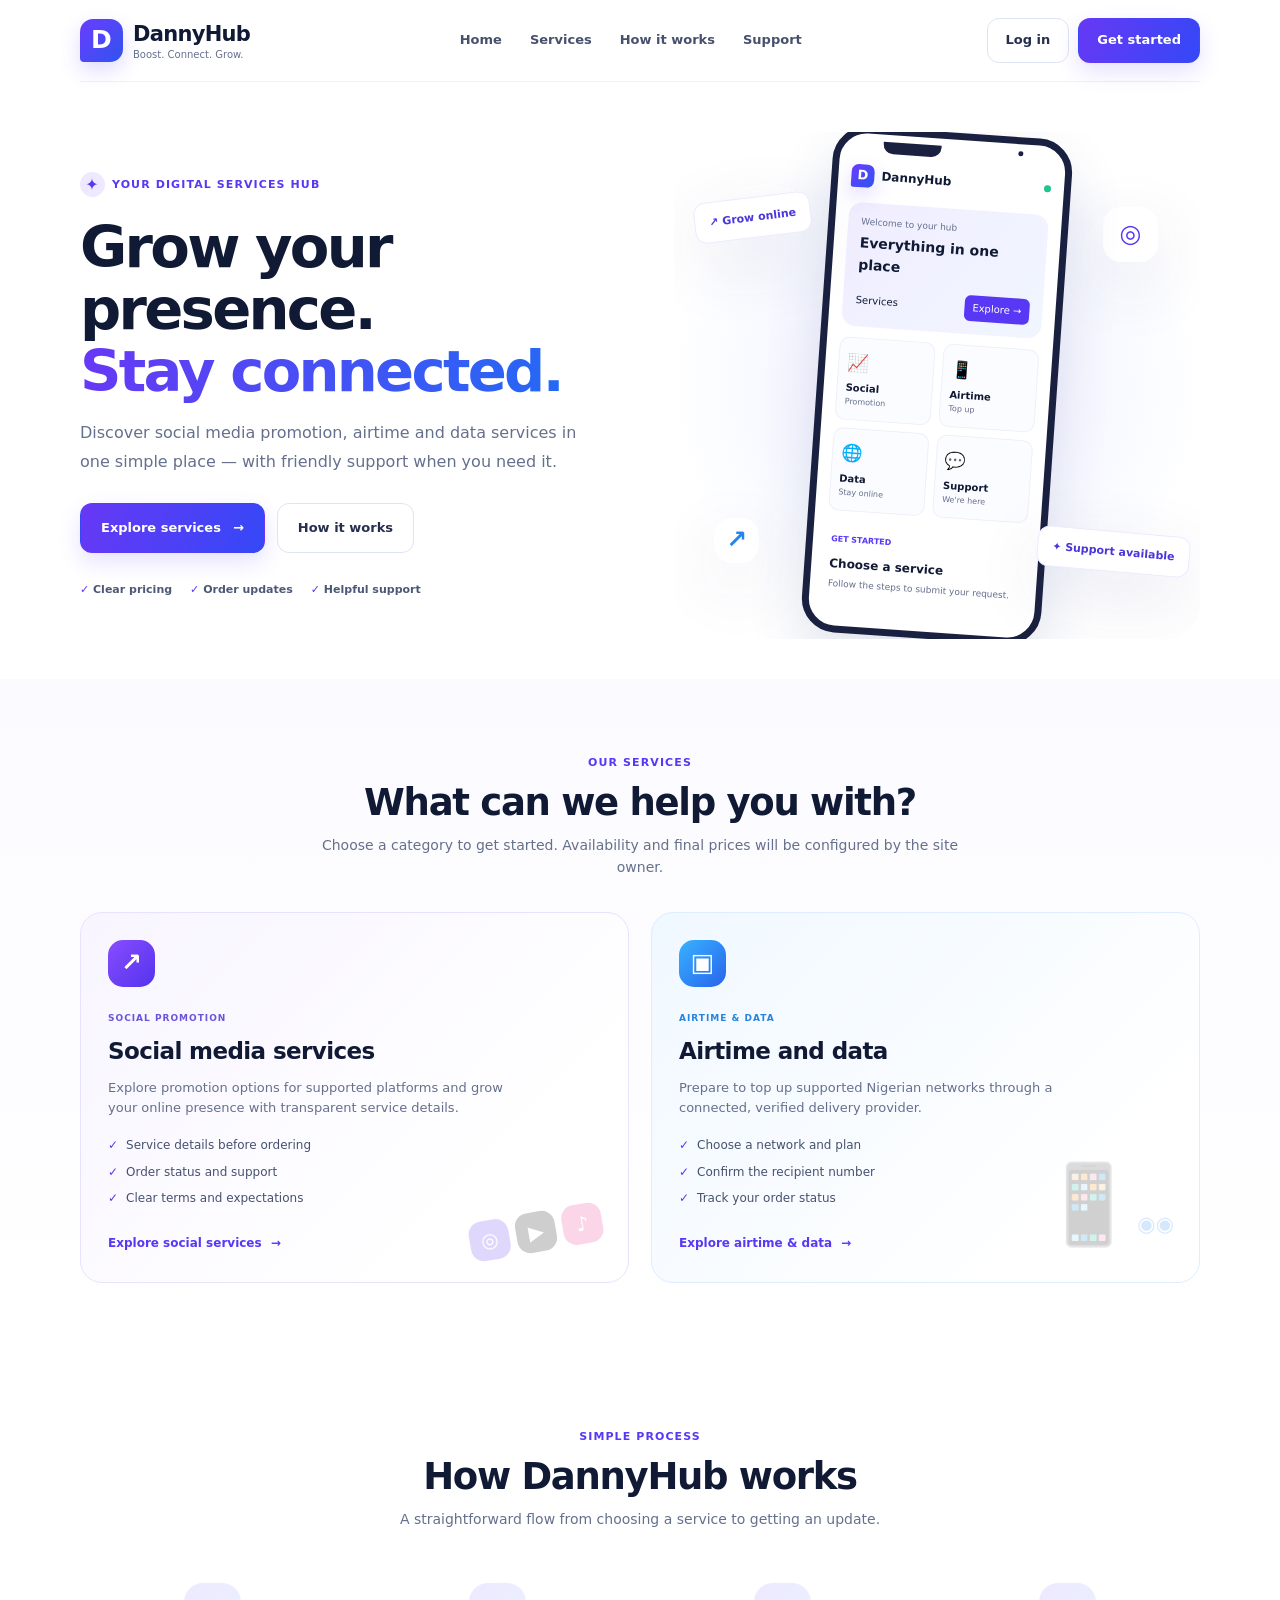
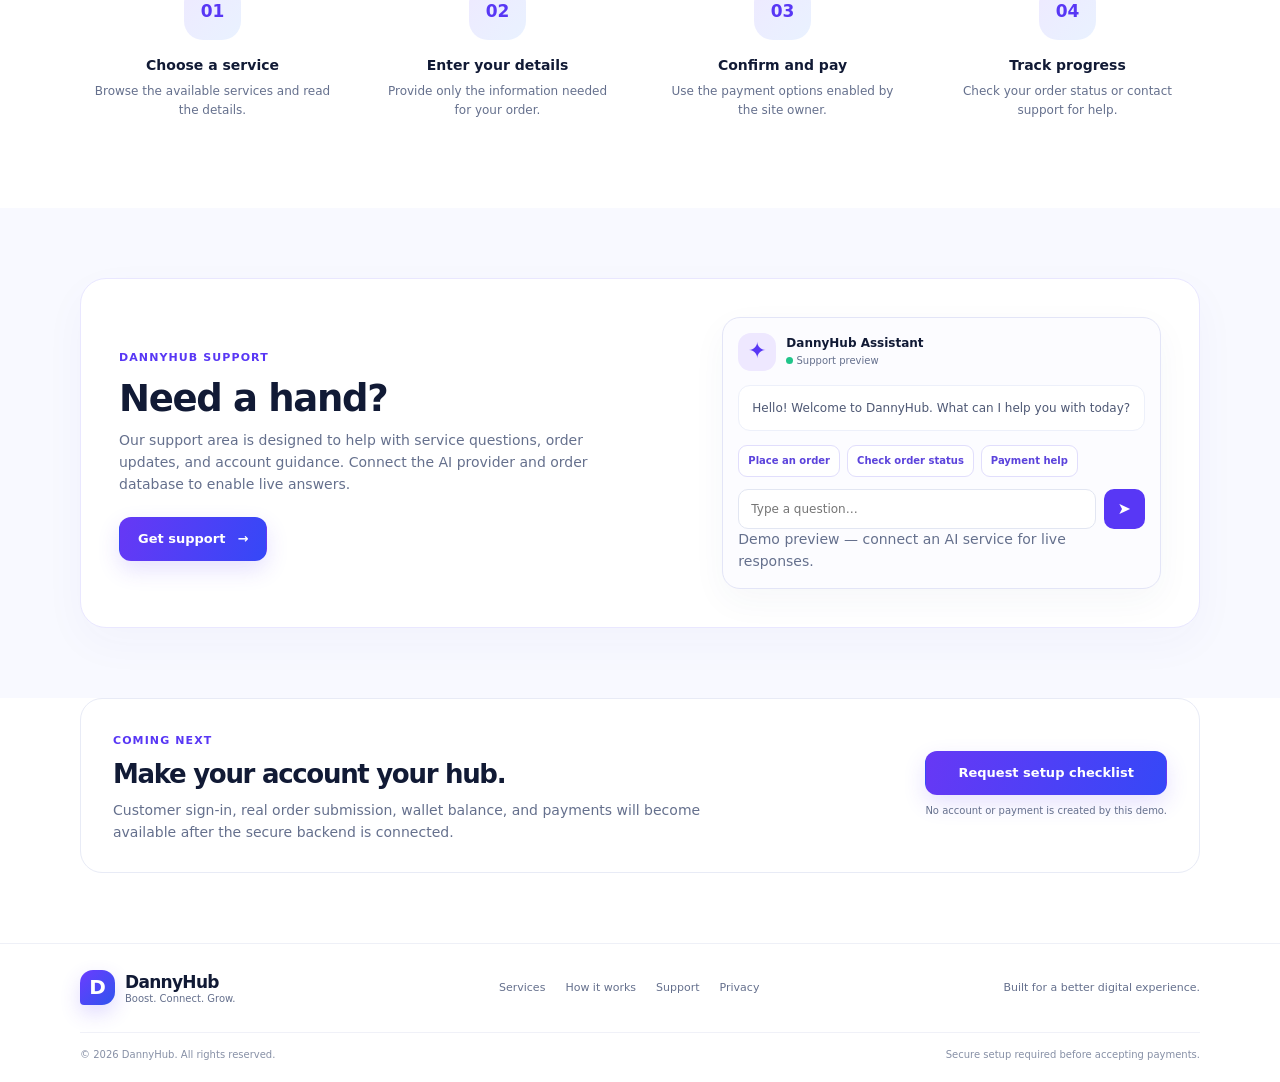
==== index.html @ b9f8c2fc "Add files via upload" ====
<!doctype html>
<html lang="en">
<head>
  <meta charset="utf-8"><meta name="viewport" content="width=device-width, initial-scale=1">
  <meta name="theme-color" content="#ffffff">
  <meta name="description" content="DannyHub — social promotion, airtime and data services with friendly customer support.">
  <title>DannyHub — Boost. Connect. Grow.</title>
  <link rel="stylesheet" href="styles.css">
</head>
<body>
  <header class="nav wrap">
    <a class="brand" href="#home" aria-label="DannyHub home"><span class="brand-mark">D</span><span><b>DannyHub</b><small>Boost. Connect. Grow.</small></span></a>
    <button class="menu-btn" id="menuBtn" aria-label="Open menu">☰</button>
    <nav id="navLinks"><a href="#home">Home</a><a href="#services">Services</a><a href="#how">How it works</a><a href="#support">Support</a></nav>
    <div class="nav-actions"><a class="btn btn-light" href="#account">Log in</a><a class="btn btn-primary" href="#account">Get started</a></div>
  </header>
  <main>
    <section class="hero wrap" id="home">
      <div class="hero-copy"><span class="eyebrow"><span class="spark">✦</span> YOUR DIGITAL SERVICES HUB</span>
        <h1>Grow your presence.<br><span>Stay connected.</span></h1>
        <p>Discover social media promotion, airtime and data services in one simple place — with friendly support when you need it.</p>
        <div class="hero-actions"><a class="btn btn-primary btn-large" href="#services">Explore services <span>→</span></a><a class="btn btn-light btn-large" href="#how">How it works</a></div>
        <div class="trust-row"><span>✓ Clear pricing</span><span>✓ Order updates</span><span>✓ Helpful support</span></div>
      </div>
      <div class="hero-art" aria-label="DannyHub dashboard preview illustration">
        <div class="float-chip chip-one">↗ Grow online</div><div class="float-chip chip-two">✦ Support available</div>
        <div class="phone"><div class="phone-top"><span></span><span></span></div><div class="phone-head"><div class="mini-mark">D</div><b>DannyHub</b><span class="online-dot"></span></div><div class="balance"><small>Welcome to your hub</small><strong>Everything in one place</strong><div class="balance-line"><span>Services</span><span class="pill">Explore →</span></div></div><div class="phone-grid"><div>📈<b>Social</b><small>Promotion</small></div><div>📱<b>Airtime</b><small>Top up</small></div><div>🌐<b>Data</b><small>Stay online</small></div><div>💬<b>Support</b><small>We're here</small></div></div><div class="phone-order"><small>GET STARTED</small><b>Choose a service</b><p>Follow the steps to submit your request.</p></div></div>
        <div class="orbit orbit-a">◎</div><div class="orbit orbit-b">↗</div>
      </div>
    </section>
    <section class="services section" id="services"><div class="wrap"><div class="section-head"><span class="eyebrow">OUR SERVICES</span><h2>What can we help you with?</h2><p>Choose a category to get started. Availability and final prices will be configured by the site owner.</p></div>
      <div class="service-grid">
        <article class="service-card social-card"><div class="service-icon purple">↗</div><span class="tag">SOCIAL PROMOTION</span><h3>Social media services</h3><p>Explore promotion options for supported platforms and grow your online presence with transparent service details.</p><ul><li>Service details before ordering</li><li>Order status and support</li><li>Clear terms and expectations</li></ul><a class="text-link" href="#account" data-service="Social media services">Explore social services <span>→</span></a><div class="decor-bubbles"><span>◎</span><span>▶</span><span>♪</span></div></article>
        <article class="service-card airtime-card"><div class="service-icon blue">▣</div><span class="tag">AIRTIME & DATA</span><h3>Airtime and data</h3><p>Prepare to top up supported Nigerian networks through a connected, verified delivery provider.</p><ul><li>Choose a network and plan</li><li>Confirm the recipient number</li><li>Track your order status</li></ul><a class="text-link" href="#account" data-service="Airtime and data">Explore airtime & data <span>→</span></a><div class="data-art">📱<span>◉</span><span>◉</span></div></article>
      </div>
    </div></section>
    <section class="how section" id="how"><div class="wrap"><div class="section-head"><span class="eyebrow">SIMPLE PROCESS</span><h2>How DannyHub works</h2><p>A straightforward flow from choosing a service to getting an update.</p></div><div class="steps"><article><div class="step-icon">01</div><h3>Choose a service</h3><p>Browse the available services and read the details.</p></article><article><div class="step-icon">02</div><h3>Enter your details</h3><p>Provide only the information needed for your order.</p></article><article><div class="step-icon">03</div><h3>Confirm and pay</h3><p>Use the payment options enabled by the site owner.</p></article><article><div class="step-icon">04</div><h3>Track progress</h3><p>Check your order status or contact support for help.</p></article></div></div></section>
    <section class="support section" id="support"><div class="wrap support-panel"><div><span class="eyebrow">DANNYHUB SUPPORT</span><h2>Need a hand?</h2><p>Our support area is designed to help with service questions, order updates, and account guidance. Connect the AI provider and order database to enable live answers.</p><a class="btn btn-primary" href="#account">Get support <span>→</span></a></div><div class="chat-preview"><div class="chat-head"><div class="bot-avatar">✦</div><div><b>DannyHub Assistant</b><small><span class="online-dot"></span> Support preview</small></div></div><div class="chat-bubble">Hello! Welcome to DannyHub. What can I help you with today?</div><div class="quick-replies"><button data-chat="How do I place an order?">Place an order</button><button data-chat="How can I check my order status?">Check order status</button><button data-chat="How do payments work?">Payment help</button></div><form id="chatForm" class="chat-input"><input id="chatInput" aria-label="Message" placeholder="Type a question…"><button type="submit" aria-label="Send message">➤</button></form><p class="demo-note" id="chatNotice">Demo preview — connect an AI service for live responses.</p></div></div></section>
    <section class="account section" id="account"><div class="wrap account-box"><div><span class="eyebrow">COMING NEXT</span><h2>Make your account your hub.</h2><p>Customer sign-in, real order submission, wallet balance, and payments will become available after the secure backend is connected.</p></div><div class="account-actions"><button class="btn btn-primary" id="accountBtn">Request setup checklist</button><small id="accountNotice">No account or payment is created by this demo.</small></div></div></section>
  </main>
  <footer><div class="wrap footer-main"><a class="brand" href="#home"><span class="brand-mark">D</span><span><b>DannyHub</b><small>Boost. Connect. Grow.</small></span></a><div class="footer-links"><a href="#services">Services</a><a href="#how">How it works</a><a href="#support">Support</a><a href="#privacy">Privacy</a></div><span class="footer-note">Built for a better digital experience.</span></div><div class="wrap footer-bottom"><span>© <span id="year"></span> DannyHub. All rights reserved.</span><span>Secure setup required before accepting payments.</span></div></footer>
  <div class="toast" id="toast" role="status" aria-live="polite"></div>
  <script src="script.js"></script>
</body></html>
---- styles.css ----
:root{--ink:#111a35;--muted:#65708d;--purple:#5837f5;--purple2:#7c5cff;--blue:#2385ed;--line:#e8ebf6;--soft:#f6f7ff;--white:#fff;--shadow:0 22px 70px rgba(54,54,130,.12)}*{box-sizing:border-box}html{scroll-behavior:smooth}body{margin:0;color:var(--ink);font-family:Inter,ui-sans-serif,system-ui,-apple-system,BlinkMacSystemFont,"Segoe UI",sans-serif;background:#fff;line-height:1.55}a{color:inherit;text-decoration:none}button,input{font:inherit}.wrap{width:min(1120px,calc(100% - 40px));margin-inline:auto}.nav{height:82px;display:flex;align-items:center;justify-content:space-between;gap:25px;border-bottom:1px solid #f0f1f8}.brand{display:flex;align-items:center;gap:10px;min-width:195px}.brand-mark,.mini-mark{display:grid;place-items:center;background:linear-gradient(135deg,#6b3cff,#2f54ee);color:white;font-weight:900;border-radius:13px 13px 13px 4px;width:43px;height:43px;font-size:25px;box-shadow:0 8px 20px #5a3bfa30}.brand b{display:block;font-size:21px;letter-spacing:-.7px}.brand small{display:block;color:var(--muted);font-size:10px;margin-top:-4px}.nav nav{display:flex;align-items:center;gap:28px;font-size:13px;font-weight:650;color:#47516d}.nav nav a:hover,.footer-links a:hover{color:var(--purple)}.nav-actions{display:flex;gap:9px}.btn{display:inline-flex;align-items:center;justify-content:center;gap:12px;border:1px solid transparent;border-radius:12px;padding:11px 18px;font-size:13px;font-weight:750;cursor:pointer;transition:transform .18s,box-shadow .18s}.btn:hover{transform:translateY(-2px)}.btn-primary{background:linear-gradient(110deg,#6738f5,#3548f7);color:#fff;box-shadow:0 9px 22px #5837f526}.btn-light{background:#fff;border-color:#dfe4f4;color:#26304e}.btn-large{padding:14px 20px}.menu-btn{display:none;background:#fff;border:1px solid var(--line);border-radius:9px;padding:8px 12px}.hero{display:grid;grid-template-columns:1.03fr .97fr;align-items:center;min-height:505px;gap:36px;padding-block:50px 40px}.eyebrow{display:inline-flex;align-items:center;gap:7px;color:var(--purple);font-size:11px;letter-spacing:1.1px;font-weight:850}.spark{display:grid;place-items:center;background:#eee9ff;border-radius:50%;width:25px;height:25px;font-size:16px}.hero h1{font-size:clamp(38px,4.5vw,59px);line-height:1.07;letter-spacing:-2.7px;margin:20px 0 17px;font-weight:850}.hero h1 span{background:linear-gradient(95deg,#6738f5,#2469f4);color:transparent;background-clip:text}.hero-copy>p{max-width:500px;color:var(--muted);font-size:16px;line-height:1.8}.hero-actions{display:flex;gap:12px;margin-top:26px;flex-wrap:wrap}.trust-row{display:flex;gap:18px;flex-wrap:wrap;color:#4c5876;font-size:11px;font-weight:700;margin-top:28px}.trust-row span:first-letter{color:var(--purple)}.hero-art{min-height:405px;display:grid;place-items:center;position:relative;background:radial-gradient(ellipse at center,#eeedff 0%,#f8faff 50%,#fff 72%);border-radius:34px;overflow:hidden}.phone{width:240px;min-height:340px;background:#fff;border:7px solid #1a2140;border-radius:34px;padding:17px 13px 16px;box-shadow:0 25px 55px #2f3d8224;transform:rotate(4deg);z-index:1}.phone-top{display:flex;justify-content:space-between;margin:-10px 30px 12px}.phone-top span:first-child{width:58px;height:12px;border-radius:0 0 10px 10px;background:#1a2140}.phone-top span:last-child{width:5px;height:5px;border-radius:50%;background:#1a2140}.phone-head{display:flex;align-items:center;gap:7px;font-size:12px}.mini-mark{width:23px;height:23px;border-radius:7px 7px 7px 2px;font-size:13px}.online-dot{display:inline-block;width:7px;height:7px;background:#20c58a;border-radius:50%;margin-left:auto}.balance{background:linear-gradient(130deg,#f1edff,#f0f6ff);border-radius:14px;padding:13px;margin-top:15px}.balance small,.balance strong{display:block}.balance small{font-size:9px;color:var(--muted)}.balance strong{font-size:14px;margin:3px 0 12px}.balance-line{display:flex;justify-content:space-between;align-items:center;font-size:10px}.pill{background:var(--purple);color:#fff;border-radius:6px;padding:5px 8px}.phone-grid{display:grid;grid-template-columns:1fr 1fr;gap:8px;margin-top:11px}.phone-grid div{background:#fbfcff;border:1px solid #eff0f8;border-radius:10px;padding:11px 8px;font-size:17px}.phone-grid b,.phone-grid small{display:block}.phone-grid b{font-size:10px;margin-top:5px}.phone-grid small{font-size:8px;color:var(--muted)}.phone-order{padding:14px 5px}.phone-order small{font-size:8px;color:var(--purple);font-weight:800}.phone-order b{display:block;font-size:12px;margin-top:5px}.phone-order p{font-size:9px;color:var(--muted);margin:4px 0}.float-chip{position:absolute;background:white;padding:11px 14px;border:1px solid #eeeaff;border-radius:12px;box-shadow:var(--shadow);font-size:11px;font-weight:800;color:#4b36d9;z-index:2}.chip-one{top:65px;left:20px;transform:rotate(-7deg)}.chip-two{right:10px;bottom:67px;transform:rotate(5deg)}.orbit{position:absolute;border-radius:18px;background:#fff;box-shadow:var(--shadow);display:grid;place-items:center;color:var(--purple);font-size:25px;font-weight:900}.orbit-a{width:55px;height:55px;right:42px;top:75px}.orbit-b{width:45px;height:45px;left:40px;bottom:76px;color:var(--blue)}.section{padding:70px 0}.services{background:linear-gradient(180deg,#fbfbff,#fff)}.section-head{text-align:center;max-width:660px;margin:0 auto 34px}.section-head h2,.support h2,.account h2{font-size:clamp(27px,3vw,37px);letter-spacing:-1.3px;line-height:1.15;margin:9px 0 10px}.section-head p,.support-panel p,.account-box p{color:var(--muted);font-size:14px;margin:0}.service-grid{display:grid;grid-template-columns:1fr 1fr;gap:22px}.service-card{position:relative;overflow:hidden;border:1px solid #e7e3ff;border-radius:22px;padding:27px;background:linear-gradient(135deg,#f8f5ff,#fff 75%);min-height:310px}.airtime-card{border-color:#deedff;background:linear-gradient(135deg,#f0f8ff,#fff 80%)}.service-icon{width:47px;height:47px;display:grid;place-items:center;border-radius:15px;color:#fff;font-size:25px;font-weight:900;margin-bottom:17px}.purple{background:linear-gradient(135deg,#884cff,#5334ed)}.blue{background:linear-gradient(135deg,#38b3ff,#2863ec)}.tag{font-size:9px;letter-spacing:1px;font-weight:900;color:#6b53dc}.airtime-card .tag{color:#2783df}.service-card h3{font-size:23px;letter-spacing:-.6px;margin:5px 0 8px}.service-card p{color:var(--muted);font-size:13px;max-width:410px;margin:0}.service-card ul{padding:0;list-style:none;margin:18px 0 22px;color:#46516f;font-size:12px;display:grid;gap:8px}.service-card li:before{content:'✓';color:var(--purple);font-weight:900;margin-right:8px}.text-link{display:inline-flex;gap:9px;align-items:center;color:var(--purple);font-size:12px;font-weight:850;position:relative;z-index:1}.decor-bubbles{position:absolute;right:25px;bottom:30px;display:flex;gap:7px;opacity:.22;transform:rotate(-10deg)}.decor-bubbles span{display:grid;place-items:center;width:40px;height:40px;border-radius:13px;background:#7850f6;color:white;font-size:20px;font-weight:900}.decor-bubbles span:nth-child(2){background:#222}.decor-bubbles span:nth-child(3){background:#eb4797}.data-art{position:absolute;right:25px;bottom:17px;font-size:78px;opacity:.18}.data-art span{font-size:21px;color:#2485f4}.how{background:#fff}.steps{display:grid;grid-template-columns:repeat(4,1fr);gap:20px}.steps article{text-align:center;padding:18px 13px}.step-icon{display:grid;place-items:center;width:57px;height:57px;border-radius:19px;background:linear-gradient(135deg,#eee9ff,#e9f2ff);color:var(--purple);font-size:17px;font-weight:900;margin:0 auto 15px}.steps h3{font-size:14px;margin:0 0 6px}.steps p{font-size:12px;color:var(--muted);margin:0}.support{background:#f8f9ff}.support-panel{display:grid;grid-template-columns:1fr .8fr;gap:55px;align-items:center;border:1px solid #e9e7ff;background:white;border-radius:26px;padding:38px;box-shadow:0 15px 45px #3544a009}.support-panel>div:first-child p{max-width:470px;margin:0 0 22px}.chat-preview{border:1px solid #e3e5f7;border-radius:18px;padding:15px;background:#fcfcff;box-shadow:0 12px 35px #333c760b}.chat-head{display:flex;align-items:center;gap:10px}.bot-avatar{display:grid;place-items:center;width:38px;height:38px;background:#eee8ff;color:var(--purple);border-radius:13px;font-size:22px}.chat-head b,.chat-head small{display:block;font-size:12px}.chat-head small{font-size:10px;color:var(--muted)}.chat-head .online-dot{margin-left:0}.chat-bubble{background:#fff;border:1px solid #edf0fa;border-radius:12px;padding:13px;margin:14px 0;font-size:12px;color:#4e5874}.quick-replies{display:flex;gap:7px;flex-wrap:wrap}.quick-replies button{border:1px solid #e1defc;background:#fff;color:#5b43dc;padding:7px 9px;border-radius:9px;font-size:10px;font-weight:700;cursor:pointer}.chat-input{display:flex;gap:8px;margin-top:12px}.chat-input input{min-width:0;flex:1;border:1px solid #e2e6f2;border-radius:10px;padding:10px 12px;font-size:12px;outline-color:var(--purple)}.chat-input button{border:0;background:var(--purple);color:white;border-radius:10px;padding:0 14px;cursor:pointer}.demo-note{font-size:10px;color:#8b93aa;margin:9px 0 0}.account{padding-top:0}.account-box{border:1px solid var(--line);border-radius:22px;padding:28px 32px;display:flex;align-items:center;justify-content:space-between;gap:25px}.account-box h2{font-size:26px}.account-box p{max-width:620px}.account-actions{display:grid;gap:8px;min-width:190px}.account-actions small{font-size:10px;color:var(--muted);text-align:center}footer{border-top:1px solid #eef0f7;background:#fff}.footer-main{display:flex;align-items:center;justify-content:space-between;gap:20px;padding:25px 0}.footer-main .brand{min-width:175px}.footer-main .brand-mark{width:35px;height:35px;font-size:20px}.footer-main .brand b{font-size:17px}.footer-links{display:flex;gap:20px;color:#65708d;font-size:11px}.footer-note{font-size:11px;color:var(--muted)}.footer-bottom{border-top:1px solid #f0f1f8;padding:14px 0 20px;display:flex;justify-content:space-between;gap:10px;font-size:10px;color:#8790a6}.toast{position:fixed;bottom:20px;left:50%;transform:translate(-50%,20px);background:#171d38;color:#fff;padding:12px 18px;border-radius:12px;font-size:12px;box-shadow:var(--shadow);opacity:0;pointer-events:none;transition:.25s;z-index:10;max-width:calc(100% - 30px)}.toast.show{opacity:1;transform:translate(-50%,0)}@media(max-width:850px){.nav{height:72px}.nav nav{gap:15px}.nav-actions .btn{padding:9px 12px}.brand{min-width:auto}.hero{gap:15px;min-height:470px}.hero h1{font-size:43px}.hero-art{min-height:370px}.phone{transform:scale(.9) rotate(3deg)}.chip-one{left:7px}.chip-two{right:5px}.support-panel{gap:25px;padding:27px}.footer-note{display:none}}@media(max-width:650px){.wrap{width:min(100% - 30px,520px)}.nav{position:relative;gap:10px}.brand b{font-size:18px}.brand-mark{width:37px;height:37px}.menu-btn{display:block;margin-left:auto}.nav nav{display:none;position:absolute;z-index:5;top:65px;left:0;right:0;background:white;padding:18px;border:1px solid var(--line);border-radius:14px;box-shadow:var(--shadow);flex-direction:column;align-items:flex-start}.nav nav.open{display:flex}.nav-actions .btn-light{display:none}.nav-actions .btn{padding:9px 11px;font-size:11px}.hero{grid-template-columns:1fr;padding-top:42px;gap:18px}.hero h1{font-size:clamp(39px,11vw,52px);letter-spacing:-2px}.hero-copy>p{font-size:14px}.hero-art{min-height:355px}.phone{transform:scale(.88) rotate(3deg)}.trust-row{gap:10px}.section{padding:52px 0}.service-grid{grid-template-columns:1fr}.service-card{padding:23px;min-height:300px}.decor-bubbles{right:15px}.steps{grid-template-columns:1fr 1fr;gap:8px}.steps article{padding:15px 7px}.support-panel{grid-template-columns:1fr;padding:23px;gap:25px}.account-box{display:block;padding:23px}.account-actions{margin-top:20px}.footer-main{align-items:flex-start;flex-wrap:wrap}.footer-links{width:100%;flex-wrap:wrap;gap:15px}.footer-bottom{flex-direction:column}.float-chip{font-size:10px}.chip-one{top:38px}.chip-two{bottom:35px}}@media(prefers-reduced-motion:reduce){html{scroll-behavior:auto}*,*:before,*:after{transition:none!important}}
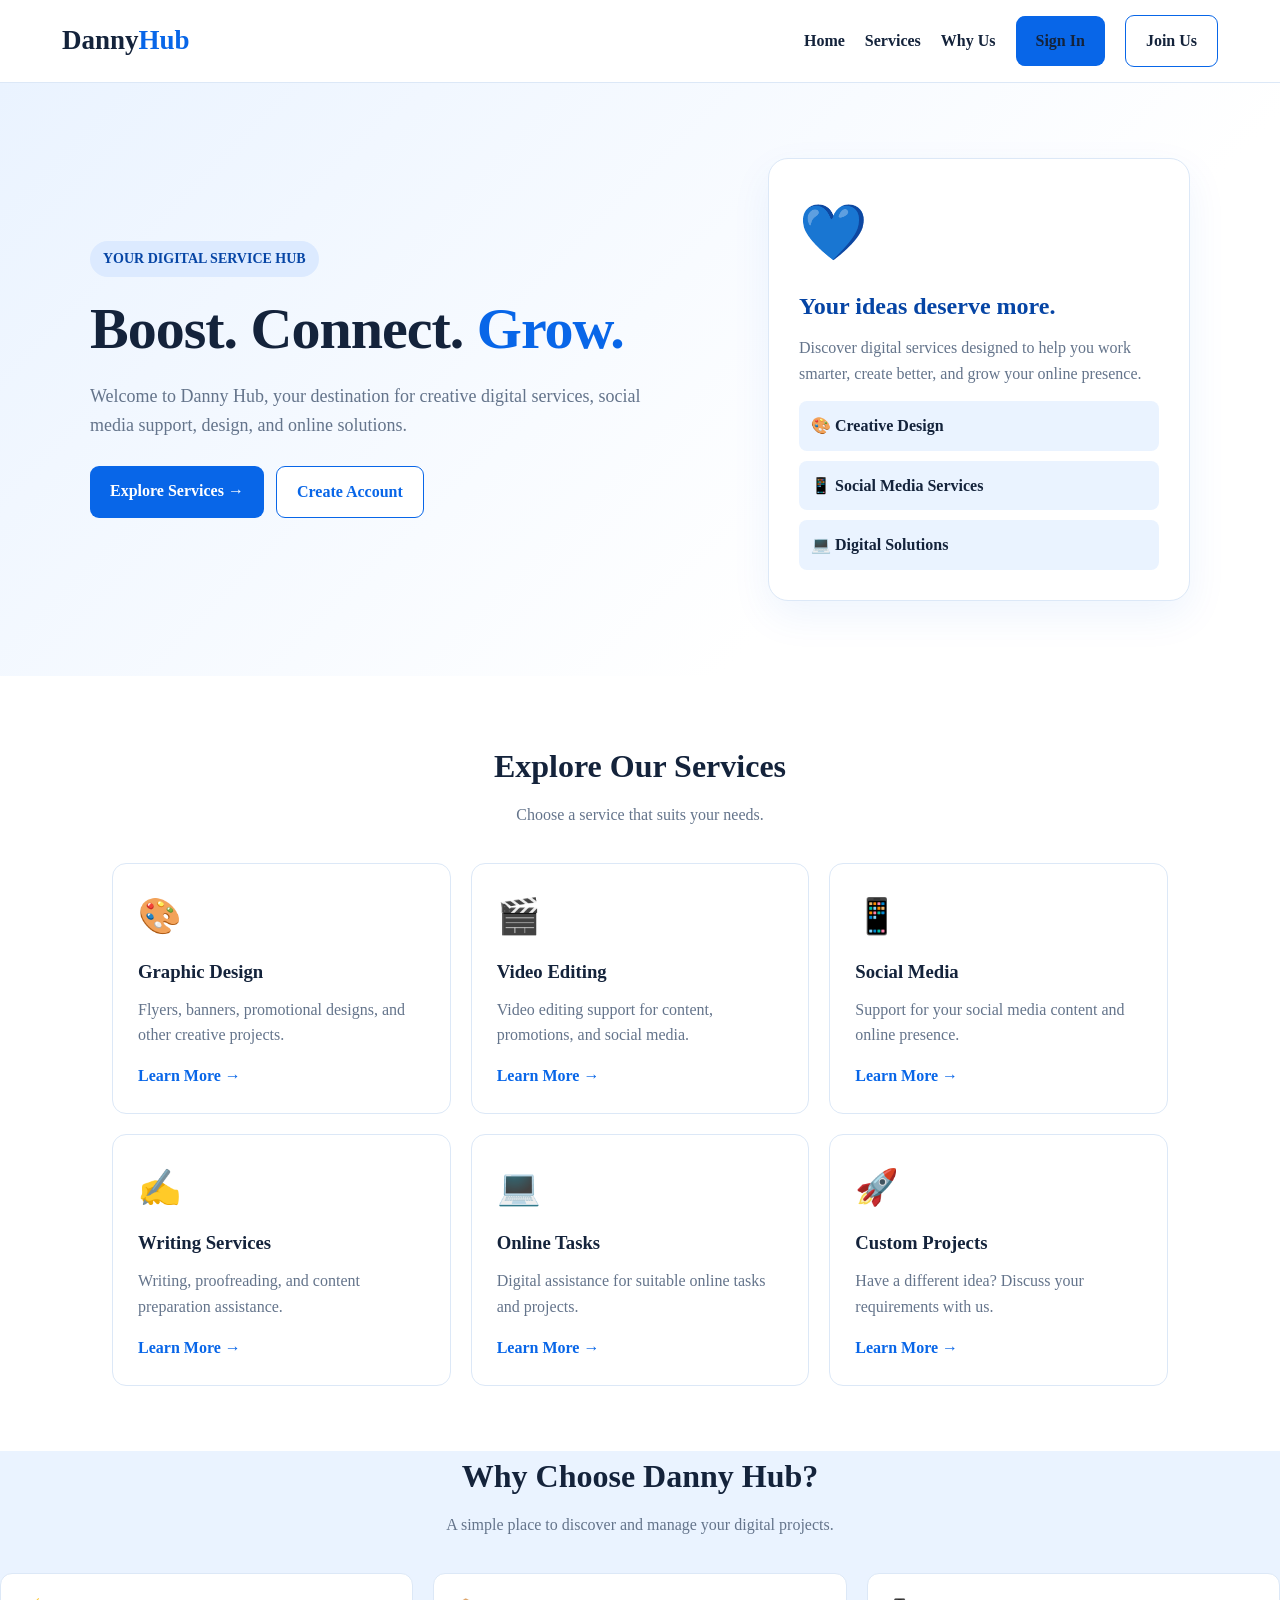
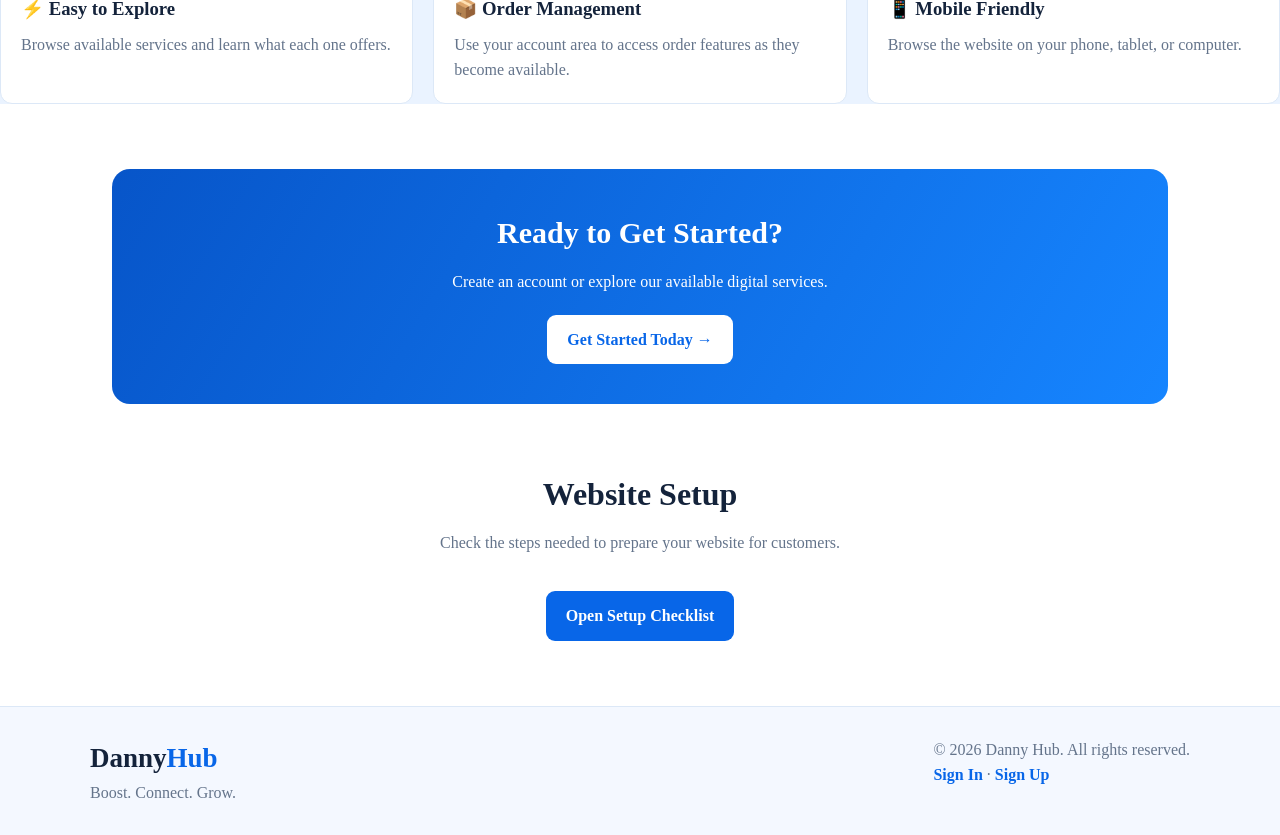
==== commit 2a7f35df: "Update index.html" ====
--- a/index.html
+++ b/index.html
@@ -1,44 +1,817 @@
-<!doctype html>
-<html lang="en">
+<!DOCTYPE html><html lang="en">
 <head>
-  <meta charset="utf-8"><meta name="viewport" content="width=device-width, initial-scale=1">
-  <meta name="theme-color" content="#ffffff">
-  <meta name="description" content="DannyHub — social promotion, airtime and data services with friendly customer support.">
-  <title>DannyHub — Boost. Connect. Grow.</title>
-  <link rel="stylesheet" href="styles.css">
-</head>
-<body>
-  <header class="nav wrap">
-    <a class="brand" href="#home" aria-label="DannyHub home"><span class="brand-mark">D</span><span><b>DannyHub</b><small>Boost. Connect. Grow.</small></span></a>
-    <button class="menu-btn" id="menuBtn" aria-label="Open menu">☰</button>
-    <nav id="navLinks"><a href="#home">Home</a><a href="#services">Services</a><a href="#how">How it works</a><a href="#support">Support</a></nav>
-    <div class="nav-actions"><a class="btn btn-light" href="#account">Log in</a><a class="btn btn-primary" href="#account">Get started</a></div>
-  </header>
-  <main>
-    <section class="hero wrap" id="home">
-      <div class="hero-copy"><span class="eyebrow"><span class="spark">✦</span> YOUR DIGITAL SERVICES HUB</span>
-        <h1>Grow your presence.<br><span>Stay connected.</span></h1>
-        <p>Discover social media promotion, airtime and data services in one simple place — with friendly support when you need it.</p>
-        <div class="hero-actions"><a class="btn btn-primary btn-large" href="#services">Explore services <span>→</span></a><a class="btn btn-light btn-large" href="#how">How it works</a></div>
-        <div class="trust-row"><span>✓ Clear pricing</span><span>✓ Order updates</span><span>✓ Helpful support</span></div>
-      </div>
-      <div class="hero-art" aria-label="DannyHub dashboard preview illustration">
-        <div class="float-chip chip-one">↗ Grow online</div><div class="float-chip chip-two">✦ Support available</div>
-        <div class="phone"><div class="phone-top"><span></span><span></span></div><div class="phone-head"><div class="mini-mark">D</div><b>DannyHub</b><span class="online-dot"></span></div><div class="balance"><small>Welcome to your hub</small><strong>Everything in one place</strong><div class="balance-line"><span>Services</span><span class="pill">Explore →</span></div></div><div class="phone-grid"><div>📈<b>Social</b><small>Promotion</small></div><div>📱<b>Airtime</b><small>Top up</small></div><div>🌐<b>Data</b><small>Stay online</small></div><div>💬<b>Support</b><small>We're here</small></div></div><div class="phone-order"><small>GET STARTED</small><b>Choose a service</b><p>Follow the steps to submit your request.</p></div></div>
-        <div class="orbit orbit-a">◎</div><div class="orbit orbit-b">↗</div>
-      </div>
-    </section>
-    <section class="services section" id="services"><div class="wrap"><div class="section-head"><span class="eyebrow">OUR SERVICES</span><h2>What can we help you with?</h2><p>Choose a category to get started. Availability and final prices will be configured by the site owner.</p></div>
-      <div class="service-grid">
-        <article class="service-card social-card"><div class="service-icon purple">↗</div><span class="tag">SOCIAL PROMOTION</span><h3>Social media services</h3><p>Explore promotion options for supported platforms and grow your online presence with transparent service details.</p><ul><li>Service details before ordering</li><li>Order status and support</li><li>Clear terms and expectations</li></ul><a class="text-link" href="#account" data-service="Social media services">Explore social services <span>→</span></a><div class="decor-bubbles"><span>◎</span><span>▶</span><span>♪</span></div></article>
-        <article class="service-card airtime-card"><div class="service-icon blue">▣</div><span class="tag">AIRTIME & DATA</span><h3>Airtime and data</h3><p>Prepare to top up supported Nigerian networks through a connected, verified delivery provider.</p><ul><li>Choose a network and plan</li><li>Confirm the recipient number</li><li>Track your order status</li></ul><a class="text-link" href="#account" data-service="Airtime and data">Explore airtime & data <span>→</span></a><div class="data-art">📱<span>◉</span><span>◉</span></div></article>
-      </div>
-    </div></section>
-    <section class="how section" id="how"><div class="wrap"><div class="section-head"><span class="eyebrow">SIMPLE PROCESS</span><h2>How DannyHub works</h2><p>A straightforward flow from choosing a service to getting an update.</p></div><div class="steps"><article><div class="step-icon">01</div><h3>Choose a service</h3><p>Browse the available services and read the details.</p></article><article><div class="step-icon">02</div><h3>Enter your details</h3><p>Provide only the information needed for your order.</p></article><article><div class="step-icon">03</div><h3>Confirm and pay</h3><p>Use the payment options enabled by the site owner.</p></article><article><div class="step-icon">04</div><h3>Track progress</h3><p>Check your order status or contact support for help.</p></article></div></div></section>
-    <section class="support section" id="support"><div class="wrap support-panel"><div><span class="eyebrow">DANNYHUB SUPPORT</span><h2>Need a hand?</h2><p>Our support area is designed to help with service questions, order updates, and account guidance. Connect the AI provider and order database to enable live answers.</p><a class="btn btn-primary" href="#account">Get support <span>→</span></a></div><div class="chat-preview"><div class="chat-head"><div class="bot-avatar">✦</div><div><b>DannyHub Assistant</b><small><span class="online-dot"></span> Support preview</small></div></div><div class="chat-bubble">Hello! Welcome to DannyHub. What can I help you with today?</div><div class="quick-replies"><button data-chat="How do I place an order?">Place an order</button><button data-chat="How can I check my order status?">Check order status</button><button data-chat="How do payments work?">Payment help</button></div><form id="chatForm" class="chat-input"><input id="chatInput" aria-label="Message" placeholder="Type a question…"><button type="submit" aria-label="Send message">➤</button></form><p class="demo-note" id="chatNotice">Demo preview — connect an AI service for live responses.</p></div></div></section>
-    <section class="account section" id="account"><div class="wrap account-box"><div><span class="eyebrow">COMING NEXT</span><h2>Make your account your hub.</h2><p>Customer sign-in, real order submission, wallet balance, and payments will become available after the secure backend is connected.</p></div><div class="account-actions"><button class="btn btn-primary" id="accountBtn">Request setup checklist</button><small id="accountNotice">No account or payment is created by this demo.</small></div></div></section>
-  </main>
-  <footer><div class="wrap footer-main"><a class="brand" href="#home"><span class="brand-mark">D</span><span><b>DannyHub</b><small>Boost. Connect. Grow.</small></span></a><div class="footer-links"><a href="#services">Services</a><a href="#how">How it works</a><a href="#support">Support</a><a href="#privacy">Privacy</a></div><span class="footer-note">Built for a better digital experience.</span></div><div class="wrap footer-bottom"><span>© <span id="year"></span> DannyHub. All rights reserved.</span><span>Secure setup required before accepting payments.</span></div></footer>
-  <div class="toast" id="toast" role="status" aria-live="polite"></div>
-  <script src="script.js"></script>
-</body></html>
+<meta charset="UTF-8">
+<meta name="viewport" content="width=device-width, initial-scale=1.0">
+<meta name="theme-color" content="#0866e8">
+<meta name="description" content="Danny Hub — Professional digital services, creative work, and online solutions.">
+<title>Danny Hub | Boost. Connect. Grow.</title><style>
+:root {
+    --blue: #0866e8;
+    --dark-blue: #0645a5;
+    --light-blue: #eaf3ff;
+    --white: #ffffff;
+    --text: #14233b;
+    --muted: #64748b;
+    --border: #dce8f7;
+}
+
+* {
+    margin: 0;
+    padding: 0;
+    box-sizing: border-box;
+}
+
+html {
+    scroll-behavior: smooth;
+}
+
+body {
+    font-family: Cambria, Georgia, serif;
+    background: var(--white);
+    color: var(--text);
+    line-height: 1.6;
+}
+
+a {
+    text-decoration: none;
+}
+
+button {
+    font: inherit;
+}
+
+header {
+    background: #ffffff;
+    border-bottom: 1px solid var(--border);
+    position: sticky;
+    top: 0;
+    z-index: 100;
+}
+
+.navbar {
+    max-width: 1200px;
+    margin: auto;
+    padding: 15px 22px;
+    display: flex;
+    align-items: center;
+    justify-content: space-between;
+    gap: 15px;
+}
+
+.logo {
+    font-size: 27px;
+    font-weight: bold;
+    color: var(--text);
+    white-space: nowrap;
+}
+
+.logo span {
+    color: var(--blue);
+}
+
+.nav-links {
+    display: flex;
+    align-items: center;
+    gap: 20px;
+}
+
+.nav-links a {
+    color: var(--text);
+    font-weight: bold;
+}
+
+.nav-links a:hover {
+    color: var(--blue);
+}
+
+.btn {
+    display: inline-block;
+    border: none;
+    border-radius: 9px;
+    padding: 12px 20px;
+    background: var(--blue);
+    color: white;
+    font-weight: bold;
+    cursor: pointer;
+    text-align: center;
+}
+
+.btn:hover {
+    background: var(--dark-blue);
+}
+
+.btn-outline {
+    background: white;
+    color: var(--blue);
+    border: 1px solid var(--blue);
+}
+
+.btn-outline:hover {
+    background: var(--light-blue);
+    color: var(--dark-blue);
+}
+
+.hero {
+    padding: 75px 22px;
+    background: linear-gradient(135deg, #eaf3ff, #ffffff 70%);
+}
+
+.hero-inner {
+    max-width: 1100px;
+    margin: auto;
+    display: grid;
+    grid-template-columns: 1.2fr 0.8fr;
+    align-items: center;
+    gap: 45px;
+}
+
+.badge {
+    display: inline-block;
+    padding: 7px 13px;
+    border-radius: 30px;
+    background: #dceaff;
+    color: var(--dark-blue);
+    font-size: 14px;
+    font-weight: bold;
+    margin-bottom: 20px;
+}
+
+.hero h1 {
+    font-size: clamp(36px, 5vw, 58px);
+    line-height: 1.12;
+    margin-bottom: 20px;
+    letter-spacing: -1px;
+}
+
+.hero h1 span {
+    color: var(--blue);
+}
+
+.hero p {
+    font-size: 18px;
+    color: var(--muted);
+    margin-bottom: 27px;
+    max-width: 570px;
+}
+
+.hero-actions {
+    display: flex;
+    gap: 12px;
+    flex-wrap: wrap;
+}
+
+.hero-panel {
+    background: white;
+    padding: 30px;
+    border: 1px solid var(--border);
+    border-radius: 20px;
+    box-shadow: 0 15px 40px #0866e812;
+}
+
+.hero-panel .big-icon {
+    font-size: 55px;
+    margin-bottom: 10px;
+}
+
+.hero-panel h2 {
+    color: var(--dark-blue);
+    margin-bottom: 10px;
+}
+
+.hero-panel p {
+    font-size: 16px;
+    margin-bottom: 15px;
+}
+
+.panel-item {
+    padding: 12px;
+    background: var(--light-blue);
+    border-radius: 8px;
+    margin-top: 10px;
+    font-weight: bold;
+}
+
+section.content-section {
+    max-width: 1100px;
+    margin: auto;
+    padding: 65px 22px;
+}
+
+.section-heading {
+    text-align: center;
+    margin-bottom: 35px;
+}
+
+.section-heading h2 {
+    font-size: 32px;
+    margin-bottom: 10px;
+}
+
+.section-heading p {
+    color: var(--muted);
+}
+
+.services-grid {
+    display: grid;
+    grid-template-columns: repeat(3, minmax(0, 1fr));
+    gap: 20px;
+}
+
+.service-card {
+    padding: 25px;
+    border: 1px solid var(--border);
+    border-radius: 14px;
+    background: white;
+    transition: 0.2s;
+}
+
+.service-card:hover {
+    transform: translateY(-4px);
+    box-shadow: 0 12px 25px #0866e812;
+}
+
+.service-icon {
+    font-size: 35px;
+    margin-bottom: 12px;
+}
+
+.service-card h3 {
+    margin-bottom: 10px;
+}
+
+.service-card p {
+    color: var(--muted);
+    margin-bottom: 15px;
+}
+
+.service-card a {
+    color: var(--blue);
+    font-weight: bold;
+}
+
+.features {
+    background: var(--light-blue);
+}
+
+.features-grid {
+    display: grid;
+    grid-template-columns: repeat(3, minmax(0, 1fr));
+    gap: 20px;
+}
+
+.feature {
+    padding: 20px;
+    background: white;
+    border-radius: 12px;
+    border: 1px solid var(--border);
+}
+
+.feature h3 {
+    margin-bottom: 8px;
+}
+
+.feature p {
+    color: var(--muted);
+}
+
+.cta {
+    margin: 65px auto;
+    max-width: 1056px;
+    padding: 40px 25px;
+    background: linear-gradient(120deg, #0755c9, #1685ff);
+    color: white;
+    border-radius: 18px;
+    text-align: center;
+}
+
+.cta h2 {
+    font-size: 30px;
+    margin-bottom: 12px;
+}
+
+.cta p {
+    margin-bottom: 20px;
+}
+
+.cta .btn {
+    background: white;
+    color: var(--blue);
+}
+
+footer {
+    background: #f4f8ff;
+    border-top: 1px solid var(--border);
+    padding: 30px 22px;
+}
+
+.footer-inner {
+    max-width: 1100px;
+    margin: auto;
+    display: flex;
+    justify-content: space-between;
+    gap: 20px;
+    flex-wrap: wrap;
+}
+
+footer p {
+    color: var(--muted);
+}
+
+footer a {
+    color: var(--blue);
+    font-weight: bold;
+}
+
+/* Setup checklist modal */
+
+.modal {
+    display: none;
+    position: fixed;
+    inset: 0;
+    background: rgba(12, 30, 60, 0.65);
+    z-index: 500;
+    padding: 20px;
+    overflow-y: auto;
+    align-items: center;
+    justify-content: center;
+}
+
+.modal.open {
+    display: flex;
+}
+
+.modal-box {
+    background: white;
+    width: 100%;
+    max-width: 520px;
+    border-radius: 16px;
+    padding: 25px;
+    max-height: 90vh;
+    overflow-y: auto;
+}
+
+.modal-top {
+    display: flex;
+    justify-content: space-between;
+    gap: 15px;
+    align-items: center;
+    margin-bottom: 15px;
+}
+
+.close-btn {
+    border: none;
+    background: var(--light-blue);
+    color: var(--dark-blue);
+    font-size: 23px;
+    width: 38px;
+    height: 38px;
+    border-radius: 8px;
+    cursor: pointer;
+}
+
+.modal-box > p {
+    color: var(--muted);
+    margin-bottom: 20px;
+}
+
+.check-item {
+    display: flex;
+    align-items: flex-start;
+    gap: 12px;
+    padding: 13px 0;
+    border-bottom: 1px solid var(--border);
+}
+
+.check-item input {
+    width: 19px;
+    height: 19px;
+    margin-top: 4px;
+    accent-color: var(--blue);
+}
+
+.check-item strong {
+    display: block;
+}
+
+.check-item small {
+    display: block;
+    color: var(--muted);
+    font-size: 13px;
+}
+
+.progress-track {
+    height: 8px;
+    background: #e6edf7;
+    border-radius: 20px;
+    margin: 18px 0 8px;
+    overflow: hidden;
+}
+
+.progress-fill {
+    height: 100%;
+    width: 0;
+    background: var(--blue);
+    transition: width 0.2s;
+}
+
+.progress-text {
+    color: var(--muted);
+    font-size: 14px;
+    margin-bottom: 18px;
+}
+
+.modal-actions {
+    display: flex;
+    gap: 10px;
+    flex-wrap: wrap;
+    margin-top: 20px;
+}
+
+@media (max-width: 800px) {
+    .nav-links {
+        gap: 12px;
+    }
+
+    .nav-links a:not(.btn) {
+        display: none;
+    }
+
+    .hero-inner {
+        grid-template-columns: 1fr;
+    }
+
+    .services-grid,
+    .features-grid {
+        grid-template-columns: repeat(2, minmax(0, 1fr));
+    }
+
+    .cta {
+        margin: 40px 15px;
+    }
+}
+
+@media (max-width: 520px) {
+    .navbar {
+        padding: 12px 15px;
+    }
+
+    .logo {
+        font-size: 23px;
+    }
+
+    .nav-links {
+        gap: 8px;
+    }
+
+    .nav-links .btn {
+        padding: 9px 12px;
+        font-size: 13px;
+    }
+
+    .hero {
+        padding: 50px 18px;
+    }
+
+    .hero-panel {
+        padding: 22px;
+    }
+
+    .services-grid,
+    .features-grid {
+        grid-template-columns: 1fr;
+    }
+
+    section.content-section {
+        padding: 45px 18px;
+    }
+
+    .section-heading h2 {
+        font-size: 27px;
+    }
+
+    .footer-inner {
+        flex-direction: column;
+    }
+
+    .modal-box {
+        padding: 18px;
+    }
+}
+</style></head><body><header>
+    <nav class="navbar">
+        <a class="logo" href="index.html">Danny<span>Hub</span></a>    <div class="nav-links">
+        <a href="#home">Home</a>
+        <a href="#services">Services</a>
+        <a href="#features">Why Us</a>
+        <a class="btn" href="login.html">Sign In</a>
+        <a class="btn btn-outline" href="signup.html">Join Us</a>
+    </div>
+</nav>
+
+</header><main><section class="hero" id="home">
+    <div class="hero-inner">    <div>
+        <div class="badge">YOUR DIGITAL SERVICE HUB</div>
+
+        <h1>Boost. Connect. <span>Grow.</span></h1>
+
+        <p>
+            Welcome to Danny Hub, your destination for creative
+            digital services, social media support, design, and
+            online solutions.
+        </p>
+
+        <div class="hero-actions">
+            <a class="btn" href="services.html">Explore Services →</a>
+            <a class="btn btn-outline" href="signup.html">Create Account</a>
+        </div>
+    </div>
+
+    <div class="hero-panel">
+        <div class="big-icon">💙</div>
+        <h2>Your ideas deserve more.</h2>
+        <p>
+            Discover digital services designed to help you work
+            smarter, create better, and grow your online presence.
+        </p>
+
+        <div class="panel-item">🎨 Creative Design</div>
+        <div class="panel-item">📱 Social Media Services</div>
+        <div class="panel-item">💻 Digital Solutions</div>
+    </div>
+
+</div>
+
+</section><section class="content-section" id="services">
+    <div class="section-heading">
+        <h2>Explore Our Services</h2>
+        <p>Choose a service that suits your needs.</p>
+    </div><div class="services-grid">
+
+    <article class="service-card">
+        <div class="service-icon">🎨</div>
+        <h3>Graphic Design</h3>
+        <p>Flyers, banners, promotional designs, and other creative projects.</p>
+        <a href="services.html">Learn More →</a>
+    </article>
+
+    <article class="service-card">
+        <div class="service-icon">🎬</div>
+        <h3>Video Editing</h3>
+        <p>Video editing support for content, promotions, and social media.</p>
+        <a href="services.html">Learn More →</a>
+    </article>
+
+    <article class="service-card">
+        <div class="service-icon">📱</div>
+        <h3>Social Media</h3>
+        <p>Support for your social media content and online presence.</p>
+        <a href="services.html">Learn More →</a>
+    </article>
+
+    <article class="service-card">
+        <div class="service-icon">✍️</div>
+        <h3>Writing Services</h3>
+        <p>Writing, proofreading, and content preparation assistance.</p>
+        <a href="services.html">Learn More →</a>
+    </article>
+
+    <article class="service-card">
+        <div class="service-icon">💻</div>
+        <h3>Online Tasks</h3>
+        <p>Digital assistance for suitable online tasks and projects.</p>
+        <a href="services.html">Learn More →</a>
+    </article>
+
+    <article class="service-card">
+        <div class="service-icon">🚀</div>
+        <h3>Custom Projects</h3>
+        <p>Have a different idea? Discuss your requirements with us.</p>
+        <a href="services.html">Learn More →</a>
+    </article>
+
+</div>
+
+</section><section class="features" id="features">
+    <div class="content-section">
+        <div class="section-heading">
+            <h2>Why Choose Danny Hub?</h2>
+            <p>A simple place to discover and manage your digital projects.</p>
+        </div>    <div class="features-grid">
+
+        <div class="feature">
+            <h3>⚡ Easy to Explore</h3>
+            <p>Browse available services and learn what each one offers.</p>
+        </div>
+
+        <div class="feature">
+            <h3>📦 Order Management</h3>
+            <p>Use your account area to access order features as they become available.</p>
+        </div>
+
+        <div class="feature">
+            <h3>📱 Mobile Friendly</h3>
+            <p>Browse the website on your phone, tablet, or computer.</p>
+        </div>
+
+    </div>
+</div>
+
+</section><section class="cta">
+    <h2>Ready to Get Started?</h2>
+    <p>Create an account or explore our available digital services.</p>
+    <a class="btn" href="signup.html">Get Started Today →</a>
+</section><section class="content-section" style="padding-top: 0;">
+    <div class="section-heading">
+        <h2>Website Setup</h2>
+        <p>Check the steps needed to prepare your website for customers.</p>
+    </div><div style="text-align:center;">
+    <button class="btn" type="button" id="openChecklist">
+        Open Setup Checklist
+    </button>
+</div>
+
+</section></main><footer>
+    <div class="footer-inner">
+        <div>
+            <a class="logo" href="index.html">Danny<span>Hub</span></a>
+            <p>Boost. Connect. Grow.</p>
+        </div>    <div>
+        <p>© <span id="year"></span> Danny Hub. All rights reserved.</p>
+        <p><a href="login.html">Sign In</a> · <a href="signup.html">Sign Up</a></p>
+    </div>
+</div>
+
+</footer><!-- Interactive setup checklist --><div class="modal" id="checklistModal" role="dialog"
+     aria-modal="true" aria-labelledby="checklistTitle"><div class="modal-box">
+
+    <div class="modal-top">
+        <h2 id="checklistTitle">Danny Hub Setup Checklist</h2>
+        <button class="close-btn" id="closeChecklist"
+                type="button" aria-label="Close">×</button>
+    </div>
+
+    <p>
+        Tick each step when you have completed it.
+        Your selections are saved in this browser.
+    </p>
+
+    <div id="checklistItems">
+
+        <label class="check-item">
+            <input type="checkbox" data-step="hosting">
+            <span>
+                <strong>1. Website Hosting</strong>
+                <small>Publish the website using GitHub Pages.</small>
+            </span>
+        </label>
+
+        <label class="check-item">
+            <input type="checkbox" data-step="pages">
+            <span>
+                <strong>2. Website Pages</strong>
+                <small>Check that homepage, login, signup, and dashboard files exist.</small>
+            </span>
+        </label>
+
+        <label class="check-item">
+            <input type="checkbox" data-step="database">
+            <span>
+                <strong>3. Database</strong>
+                <small>Configure a backend to securely store accounts and orders.</small>
+            </span>
+        </label>
+
+        <label class="check-item">
+            <input type="checkbox" data-step="auth">
+            <span>
+                <strong>4. Authentication</strong>
+                <small>Connect secure registration, login, and logout.</small>
+            </span>
+        </label>
+
+        <label class="check-item">
+            <input type="checkbox" data-step="orders">
+            <span>
+                <strong>5. Orders and Services</strong>
+                <small>Connect service listings, order submissions, and order history.</small>
+            </span>
+        </label>
+
+        <label class="check-item">
+            <input type="checkbox" data-step="payments">
+            <span>
+                <strong>6. Payments</strong>
+                <small>Integrate a payment provider and verify transactions securely.</small>
+            </span>
+        </label>
+
+    </div>
+
+    <div class="progress-track">
+        <div class="progress-fill" id="progressFill"></div>
+    </div>
+
+    <p class="progress-text" id="progressText">0 of 6 steps completed.</p>
+
+    <div class="modal-actions">
+        <button class="btn" id="saveChecklist" type="button">
+            Save Progress
+        </button>
+        <button class="btn btn-outline" id="resetChecklist" type="button">
+            Reset Checklist
+        </button>
+    </div>
+
+</div>
+
+</div><script>
+const modal = document.getElementById("checklistModal");
+const openButton = document.getElementById("openChecklist");
+const closeButton = document.getElementById("closeChecklist");
+const saveButton = document.getElementById("saveChecklist");
+const resetButton = document.getElementById("resetChecklist");
+const checkboxes = [...document.querySelectorAll("[data-step]")];
+
+document.getElementById("year").textContent = new Date().getFullYear();
+
+function openChecklist() {
+    modal.classList.add("open");
+    document.body.style.overflow = "hidden";
+}
+
+function closeChecklist() {
+    modal.classList.remove("open");
+    document.body.style.overflow = "";
+}
+
+function updateProgress() {
+    const completed = checkboxes.filter(box => box.checked).length;
+    const total = checkboxes.length;
+
+    document.getElementById("progressFill").style.width =
+        (completed / total * 100) + "%";
+
+    document.getElementById("progressText").textContent =
+        `${completed} of ${total} steps completed.`;
+}
+
+function saveProgress() {
+    const progress = {};
+
+    checkboxes.forEach(box => {
+        progress[box.dataset.step] = box.checked;
+    });
+
+    try {
+        localStorage.setItem("dannyHubSetupChecklist", JSON.stringify(progress));
+        document.getElementById("progressText").textContent =
+            `${checkboxes.filter(box => box.checked).length} of ${checkboxes.length} steps completed. Progress saved!`;
+    } catch (error) {
+        alert("Your browser could not save the checklist. Please check browser storage settings.");
+    }
+}
+
+function loadProgress() {
+    try {
+        const saved = JSON.parse(
+            localStorage.getItem("dannyHubSetupChecklist") || "{}"
+        );
+
+        checkboxes.forEach(box => {
+            box.checked = saved[box.dataset.step] === true;
+        });
+    } catch (error) {
+        // The checklist can still be used if saved data is unavailable.
+    }
+
+    updateProgress();
+}
+
+openButton.addEventListener("click", openChecklist);
+closeButton.addEventListener("click", closeChecklist);
+
+modal.addEventListener("click", event => {
+    if (event.target === modal) closeChecklist();
+});
+
+document.addEventListener("keydown", event => {
+    if (event.key === "Escape") closeChecklist();
+});
+
+checkboxes.forEach(box => {
+    box.addEventListener("change", updateProgress);
+});
+
+saveButton.addEventListener("click", saveProgress);
+
+resetButton.addEventListener("click", () => {
+    if (confirm("Clear all checklist progress?")) {
+        checkboxes.forEach(box => box.checked = false);
+        saveProgress();
+        updateProgress();
+    }
+});
+
+loadProgress();
+</script></body>
+      </html>
